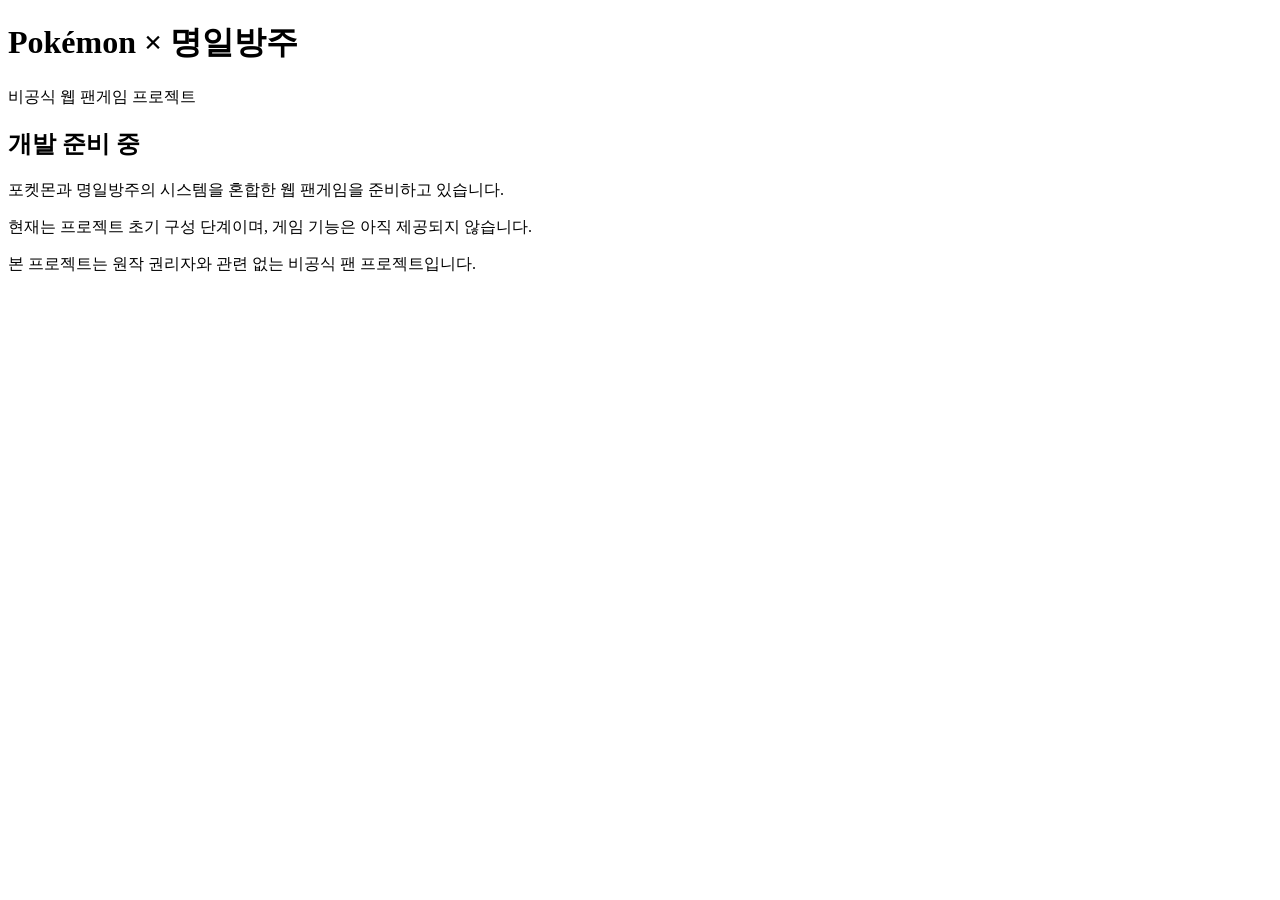
==== index.html @ 7e492124 "initial commit initial prototype commit" ====
<!doctype html>
<html lang="ko">
  <head>
    <meta charset="utf-8">
    <meta name="viewport" content="width=device-width, initial-scale=1">
    <meta name="description" content="포켓몬과 명일방주의 시스템을 혼합한 비공식 웹 팬게임 프로젝트입니다.">
    <title>Pokémon × 명일방주 | 웹 팬게임</title>
  </head>
  <body>
    <header>
      <h1>Pokémon × 명일방주</h1>
      <p>비공식 웹 팬게임 프로젝트</p>
    </header>
    <main>
      <h2>개발 준비 중</h2>
      <p>포켓몬과 명일방주의 시스템을 혼합한 웹 팬게임을 준비하고 있습니다.</p>
      <p>현재는 프로젝트 초기 구성 단계이며, 게임 기능은 아직 제공되지 않습니다.</p>
    </main>
    <footer>
      <p>본 프로젝트는 원작 권리자와 관련 없는 비공식 팬 프로젝트입니다.</p>
    </footer>
  </body>
</html>
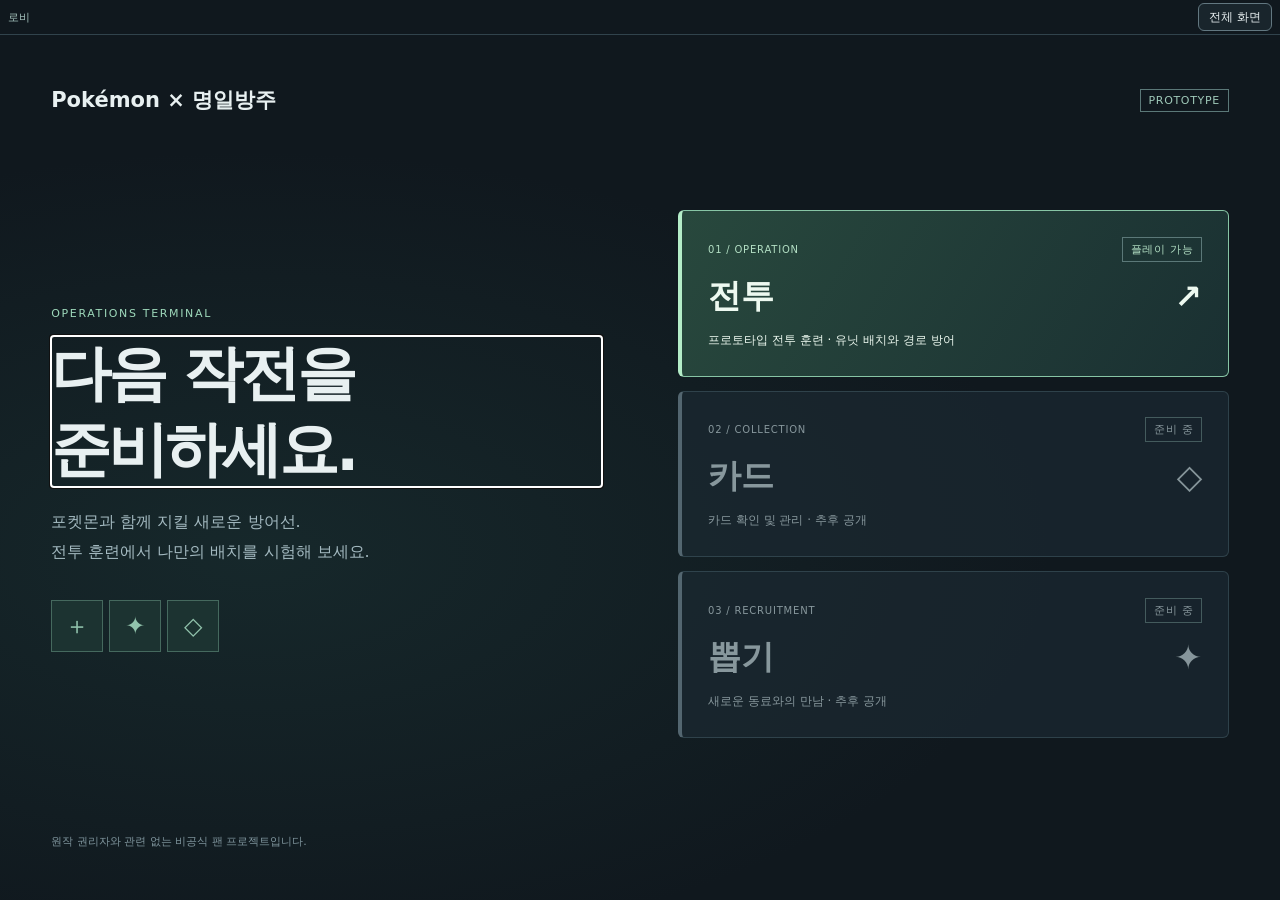
==== commit effaac0e: "first prototype to test" ====
--- a/index.html
+++ b/index.html
@@ -1,23 +1,27 @@
 <!doctype html>
 <html lang="ko">
-  <head>
-    <meta charset="utf-8">
-    <meta name="viewport" content="width=device-width, initial-scale=1">
-    <meta name="description" content="포켓몬과 명일방주의 시스템을 혼합한 비공식 웹 팬게임 프로젝트입니다.">
-    <title>Pokémon × 명일방주 | 웹 팬게임</title>
-  </head>
-  <body>
-    <header>
-      <h1>Pokémon × 명일방주</h1>
-      <p>비공식 웹 팬게임 프로젝트</p>
-    </header>
-    <main>
-      <h2>개발 준비 중</h2>
-      <p>포켓몬과 명일방주의 시스템을 혼합한 웹 팬게임을 준비하고 있습니다.</p>
-      <p>현재는 프로젝트 초기 구성 단계이며, 게임 기능은 아직 제공되지 않습니다.</p>
-    </main>
-    <footer>
-      <p>본 프로젝트는 원작 권리자와 관련 없는 비공식 팬 프로젝트입니다.</p>
-    </footer>
-  </body>
+<head>
+  <meta charset="utf-8">
+  <meta name="viewport" content="width=device-width, initial-scale=1">
+  <meta name="description" content="포켓몬과 명일방주를 결합한 비공식 팬게임. 로비에서 전투 훈련을 시작하세요.">
+  <title>Pokémon × 명일방주 | 로비</title>
+  <link id="lobby-styles" rel="stylesheet" href="./src/styles/lobby.css">
+  <link id="battle-styles" rel="stylesheet" href="./src/styles/prototype.css" disabled>
+  <link rel="stylesheet" href="./src/styles/shell.css">
+  <script src="./src/scripts/local-server-notice.js" defer></script>
+  <script src="./src/scripts/shell.js" type="module"></script>
+</head>
+<body>
+  <header class="shell-toolbar" aria-label="공통 화면 설정">
+    <span id="screen-label">로비</span>
+    <span id="fullscreen-status" role="status" aria-live="polite"></span>
+    <button id="fullscreen-button" type="button" aria-pressed="false">전체 화면</button>
+  </header>
+  <div id="game-screen">
+<p id="screen-loading" role="status">화면을 불러오는 중입니다.</p>
+
+</div>
+  <p id="local-server-notice" hidden>로컬 서버가 필요합니다. 프로젝트 폴더에서 <code>python -m http.server 8000 --bind 127.0.0.1</code>을 실행한 뒤 http://localhost:8000 을 열어 주세요.</p>
+  <noscript>화면 연결에는 JavaScript가 필요합니다. 브라우저에서 JavaScript를 허용해 주세요.</noscript>
+</body>
 </html>
--- a/src/styles/lobby.css
+++ b/src/styles/lobby.css
@@ -0,0 +1,51 @@
+/* 로비는 전투 스타일과 분리해 서로의 배치 규칙에 영향을 주지 않습니다. */
+:root { color-scheme: dark; font-family: "Malgun Gothic", "Apple SD Gothic Neo", system-ui, sans-serif; color: #e8f0f1; background: #10181e; }
+* { box-sizing: border-box; }
+body { margin: 0; }
+.lobby { min-height: 100vh; min-height: 100dvh; display: grid; grid-template-columns: 1fr 1fr; grid-template-rows: auto 1fr auto; gap: 28px 6vw; padding: clamp(18px, 4vw, 64px); background: radial-gradient(ellipse at 20% 60%, #254d494d, transparent 55%), #10181e; }
+.lobby-header { grid-column: 1 / -1; display: flex; justify-content: space-between; gap: 12px; align-items: center; }
+.brand { font-size: clamp(14px, 2vw, 21px); font-weight: 800; }
+.badge, .menu-badge { border: 1px solid #5b7878; padding: 4px 8px; font-size: 11px; letter-spacing: .06em; }
+.badge { color: #9fc9b9; }
+.lobby-intro { align-self: center; position: relative; }
+.eyebrow { color: #9ed9bb; letter-spacing: .15em; font-size: 11px; }
+h1 { margin: 16px 0 20px; font-size: clamp(32px, 4.7vw, 70px); line-height: 1.25; letter-spacing: -.05em; }
+.intro-copy { color: #a3b9c0; line-height: 1.9; font-size: clamp(12px, 1.3vw, 16px); }
+.map-decoration { display: flex; gap: 6px; margin-top: 32px; }
+.map-decoration span { width: 52px; height: 52px; display: grid; place-items: center; border: 1px solid #45695e; color: #91c3ac; background: #1c3331; font-size: 24px; }
+.lobby-menu { display: grid; gap: 14px; align-content: center; }
+.menu-card { display: grid; gap: 12px; padding: clamp(16px, 2vw, 28px); font: inherit; text-align: left; border: 1px solid #3c535d; border-left: 4px solid #6f8591; border-radius: 6px; background: #1b2932; color: #b9cbd0; text-decoration: none; min-width: 0; }
+.menu-top { display: flex; justify-content: space-between; align-items: center; gap: 8px; font-size: 10px; letter-spacing: .08em; }
+.menu-name { display: flex; justify-content: space-between; align-items: center; font-weight: 800; font-size: clamp(22px, 2.6vw, 36px); }
+.menu-description { font-size: 12px; line-height: 1.6; }
+.menu-card--battle { border-color: #87c5a5; border-left-color: #b4edc8; background: linear-gradient(120deg, #28483d, #1a3032); color: #edf9f0; }
+.menu-card--battle .menu-top { color: #b3dfc4; }
+.menu-card--battle:hover { background: #325549; }
+.menu-card:focus-visible { outline: 3px solid #ffda8c; outline-offset: 4px; }
+.menu-card:disabled { cursor: default; opacity: .7; }
+footer { grid-column: 1 / -1; color: #80969e; font-size: 11px; }
+@media (max-width: 650px) { .lobby { grid-template-columns: 1fr; grid-template-rows: auto auto 1fr auto; gap: 16px; padding: 18px; } h1 { font-size: 32px; margin: 8px 0; } .lobby-intro { display: grid; grid-template-columns: 1fr auto; } .eyebrow, h1 { grid-column: 1; } .intro-copy { grid-column: 1 / -1; margin: 4px 0; line-height: 1.6; } .map-decoration { grid-column: 2; grid-row: 1 / 3; align-self: center; margin: 0; } .map-decoration span { width: 28px; height: 28px; font-size: 16px; } .lobby-menu { gap: 10px; } .menu-card { padding: 12px 16px; gap: 6px; } }
+@media (max-height: 500px) and (min-width: 651px) { .lobby { gap: 12px 5vw; padding: 14px 24px; } .menu-card { padding: 8px 14px; gap: 3px; } .menu-name { font-size: 22px; } h1 { font-size: 32px; margin: 8px 0; } .map-decoration { margin-top: 10px; } .map-decoration span { width: 30px; height: 30px; font-size: 18px; } }
+
+@media (max-width: 650px) and (max-height: 720px) {
+  .lobby { padding: 12px; gap: 10px; }
+  h1 { font-size: 26px; line-height: 1.2; margin: 4px 0; }
+  .eyebrow { margin: 6px 0; font-size: 9px; }
+  .intro-copy { font-size: 11px; line-height: 1.4; }
+  .lobby-menu { gap: 8px; }
+  .menu-card { padding: 10px 12px; gap: 4px; }
+  .menu-top { font-size: 8px; letter-spacing: 0; }
+  .menu-badge { padding: 2px 5px; font-size: 9px; white-space: nowrap; }
+  .menu-name { font-size: 22px; }
+  .menu-description { font-size: 10px; }
+  .brand { font-size: 13px; }
+}
+
+@media (max-height: 500px) and (min-width: 651px) {
+  .menu-card { padding: 6px 12px; gap: 2px; }
+  .menu-top { font-size: 8px; letter-spacing: 0; }
+  .menu-badge { font-size: 8px; padding: 2px 4px; white-space: nowrap; }
+  .menu-description { font-size: 10px; }
+  .menu-name { font-size: 20px; }
+  .lobby-menu { gap: 8px; }
+}
--- a/src/styles/prototype.css
+++ b/src/styles/prototype.css
@@ -0,0 +1,430 @@
+:root {
+  color-scheme: dark;
+  font-family: "Malgun Gothic", "Apple SD Gothic Neo", system-ui, sans-serif;
+  background: #10181e;
+  color: #e8f0f1;
+  line-height: 1.6;
+}
+* { box-sizing: border-box; }
+body { margin: 0; }
+.app { width: min(100% - 32px, 1000px); margin: 44px auto 24px; }
+.page-header { margin-bottom: 28px; }
+h1, h2, p { margin: 0; }
+h1 { font-size: clamp(1.5rem, 4vw, 2.3rem); letter-spacing: -0.04em; }
+h2 { font-size: 1.4rem; }
+.eyebrow { color: #90c8b0; font-size: 0.72rem; font-weight: 700; letter-spacing: 0.16em; }
+.page-header > p:last-child { color: #a8b9bd; margin-top: 8px; }
+.operation { padding: clamp(14px, 3vw, 28px); background: #19252c; border: 1px solid #31434c; border-radius: 16px; }
+.operation-heading { display: flex; align-items: center; justify-content: space-between; gap: 12px; margin-bottom: 24px; }
+.map-size { color: #aec0c6; border: 1px solid #40535c; padding: 4px 10px; border-radius: 6px; white-space: nowrap; }
+.prototype-controls { display: flex; flex-wrap: wrap; align-items: end; gap: 20px; }
+.metric { display: grid; gap: 3px; min-width: 82px; }
+.metric > span, .speed-control { color: #a8b9bd; font-size: 0.8rem; }
+.metric strong { color: #f1f7f7; font-size: 1.25rem; }
+.speed-control { display: grid; gap: 6px; }
+.actions { display: flex; flex-wrap: wrap; gap: 8px; margin-left: auto; }
+button, select { font: inherit; border-radius: 6px; min-height: 42px; padding: 8px 14px; }
+select { background: #101c23; color: #e8f0f1; border: 1px solid #50636c; }
+button { background: #a4dfbd; color: #14281f; border: 1px solid #a4dfbd; font-weight: 700; cursor: pointer; }
+button.secondary { background: transparent; color: #d2e1e4; border-color: #627780; }
+button:hover:enabled { filter: brightness(1.15); }
+button:disabled { opacity: 0.45; cursor: default; }
+:focus-visible { outline: 3px solid #ffd680; outline-offset: 4px; }
+.status { color: #c2d5da; margin: 18px 0 12px; min-height: 1.6em; font-size: 0.88rem; }
+/* 격자와 적의 위치 기준을 일치시키기 위해 전장의 테두리는 outline으로 그립니다. */
+.battlefield { position: relative; display: grid; grid-template-columns: repeat(var(--columns), minmax(0, 1fr)); grid-template-rows: repeat(var(--rows), minmax(0, 1fr)); width: 100%; aspect-ratio: var(--columns) / var(--rows); background: #263940; outline: 1px solid #60747b; isolation: isolate; }
+.battlefield__tile { min-width: 0; min-height: 0; display: grid; place-items: center; border: 1px solid #334850; background: #22333b; font-size: clamp(0.65rem, 2vw, 1rem); font-weight: 700; }
+.battlefield__tile--spawn { background: #713f46; border: 2px solid #ee8c8b; color: #fff; }
+.battlefield__tile--base { background: #28546f; border: 2px solid #85c9f7; color: #fff; }
+.battlefield__enemy { position: absolute; width: calc(54% / var(--columns)); aspect-ratio: 1; border: 2px solid #ffe6ad; border-radius: 50%; background: #f2b750; box-shadow: 0 2px 8px #0008; transform: translate(-50%, -50%); z-index: 1; pointer-events: none; }
+[hidden] { display: none !important; }
+.legend { display: flex; flex-wrap: wrap; gap: 16px; margin: 18px 0 10px; font-size: 0.78rem; color: #bbcbd0; }
+.legend > span { display: inline-flex; align-items: center; gap: 6px; }
+.swatch { width: 11px; height: 11px; display: inline-block; border: 1px solid #ffffff40; }
+.swatch.spawn { background: #b96c74; }
+.swatch.base { background: #5597c1; }
+.swatch.enemy { background: #f2b750; border-radius: 50%; }
+.hint { font-size: 0.78rem; color: #a8b9bd; margin-top: 6px; }
+footer { margin-top: 20px; color: #8ca2aa; font-size: 0.75rem; }
+@media (max-width: 520px) {
+  .app { width: calc(100% - 20px); margin-top: 24px; }
+  .prototype-controls { gap: 12px; }
+  .actions { margin-left: 0; width: 100%; }
+  .actions button { flex: 1; }
+}
+
+/* 전장 + 선택 정보 + 하단 대기 카드로 배치 화면을 구성합니다. */
+.app { max-width: 1180px; width: calc(100% - 32px); }
+.tactical-layout { display: grid; grid-template-columns: minmax(0, 1fr) 230px; gap: 18px; align-items: start; }
+.deployment-panel { background: #111d24; border: 1px solid #3d505b; padding: 18px; min-height: 260px; }
+h3 { margin: 0 0 10px; font-size: 1.05rem; }
+.deployment-panel h3 { margin-top: 8px; }
+.deployment-actions { display: grid; gap: 8px; margin: 18px 0 12px; }
+.direction-controls { display: grid; grid-template-columns: repeat(3, 1fr); gap: 4px; align-items: center; margin-top: 16px; text-align: center; }
+.direction-controls button { background: #24353e; color: #dce8eb; border-color: #51656d; padding: 4px; font-size: 1.3rem; }
+.direction-controls button[data-direction="up"] { grid-column: 2; }
+.direction-controls button[data-direction="left"] { grid-column: 1; }
+.direction-controls button[data-direction="down"] { grid-column: 2; }
+.direction-controls span { font-size: 0.72rem; color: #9aafb6; }
+.direction-controls button[aria-pressed="true"] { background: #f1ce79; color: #222819; border-color: #ffe9a8; }
+.unit-dock { padding: 16px; margin-top: 18px; background: #101a21; border-top: 2px solid #748e98; }
+.dock-heading { display: flex; justify-content: space-between; align-items: center; gap: 8px; margin-bottom: 12px; }
+.dock-heading h3 { margin: 0; }
+.dock-heading > span { font-size: 0.72rem; color: #9aafb6; }
+.unit-roster { display: grid; grid-template-columns: repeat(4, minmax(0, 1fr)); gap: 10px; }
+.unit-card { min-width: 0; display: grid; gap: 6px; justify-items: start; text-align: left; background: #26353e; border: 1px solid #526771; border-bottom: 3px solid var(--unit-color); border-radius: 2px; color: #edf4f6; padding: 12px; }
+.unit-card__portrait { display: grid; place-items: center; width: 42px; height: 42px; background: var(--unit-color); color: #17252d; font-weight: 800; font-size: 1.2rem; border-radius: 50%; }
+.unit-card strong { font-size: 0.95rem; }
+.unit-card__role { font-size: 0.72rem; color: #b0c4cb; }
+.unit-card[aria-pressed="true"] { outline: 2px solid #f4d280; outline-offset: 2px; background: #34464c; }
+.deployment-status { min-height: 1.6em; margin-top: 12px; font-size: 0.83rem; color: #f1d69c; }
+/* 격자 버튼은 전역 버튼 크기와 모서리 스타일을 사용하지 않습니다. */
+button.battlefield__tile { position: relative; min-height: 0; padding: 0; border-radius: 0; color: #a9bbc2; line-height: 1; cursor: pointer; }
+button.battlefield__tile--ground { background: #293d44; border-color: #3c535b; }
+button.battlefield__tile--hill { background: #687783; border-color: #8d9ca6; box-shadow: inset 0 4px 0 #a6b3bd, inset 0 -5px 0 #394952; color: #d7e2e8; }
+button.battlefield__tile--blocked { background: repeating-linear-gradient(135deg, #16242b, #16242b 5px, #203139 5px, #203139 8px); border-color: #2e414a; color: #6d828d; }
+button.battlefield__tile--spawn { background: #713f46; border: 2px solid #ee8c8b; color: white; }
+button.battlefield__tile--base { background: #28546f; border: 2px solid #85c9f7; color: white; }
+button.battlefield__tile--available { box-shadow: inset 0 0 0 2px #a1e5a6; background: #437358; color: #e4ffe6; }
+button.battlefield__tile--pending { box-shadow: inset 0 0 0 3px #ffe09c; background: #7e703f; }
+button.battlefield__tile:focus-visible { outline-offset: -3px; z-index: 2; }
+.deployed-unit { display: grid; place-items: center; width: 86%; height: 76%; background: var(--unit-color); color: #14232b; border: 1px solid #ffffffb0; border-radius: 4px; font-size: clamp(0.55rem, 1.5vw, 1rem); font-weight: 800; box-shadow: 0 2px 5px #0007; pointer-events: none; }
+.deployed-unit--preview { opacity: 0.6; border-style: dashed; }
+.swatch.ground { background: #293d44; }
+.swatch.hill { background: #8a9aa5; }
+.swatch.blocked { background: #16242b; }
+@media (max-width: 900px) {
+  .tactical-layout { grid-template-columns: minmax(0, 1fr); }
+  .deployment-panel { min-height: 0; }
+  .direction-controls { max-width: 180px; }
+  .deployment-actions { grid-template-columns: 1fr 1fr; }
+}
+@media (max-width: 520px) {
+  .app { width: calc(100% - 20px); }
+  .unit-dock { padding: 12px 8px; }
+  .unit-roster { gap: 7px; }
+  .unit-card { padding: 8px 5px; }
+  .unit-card strong { font-size: 0.76rem; }
+  .unit-card__portrait { width: 30px; height: 30px; font-size: 0.95rem; }
+  .dock-heading { align-items: start; flex-direction: column; }
+}
+
+/* 배경 타일을 변경하지 않는 안내 전용 레이어: 입력은 아래 칸으로 전달합니다. */
+.route-preview { position: absolute; inset: 0; width: 100%; height: 100%; z-index: 3; pointer-events: none; overflow: visible; display: none; }
+.route-preview path { fill: none; stroke: #ffce72; stroke-width: 0.09; stroke-linecap: round; stroke-linejoin: round; stroke-dasharray: 1; stroke-dashoffset: 1; filter: drop-shadow(0 0 0.06px #fff0c4); }
+.swatch.route-preview-key { background: #ffce72; height: 3px; border: none; }
+
+.unit-roster { grid-template-columns: repeat(6, minmax(0, 1fr)); }
+.block-badge { position: absolute; bottom: 0; right: 0; padding: 1px 3px; border-radius: 3px; background: #10242fe8; color: #f9e0a4; font-size: clamp(0.45rem, 1vw, 0.7rem); line-height: 1.3; pointer-events: none; }
+.battlefield__enemy { font-size: clamp(0.45rem, 1vw, 0.7rem); display: grid; place-items: center; color: #251a00; transform: translate(calc(-50% + var(--enemy-offset, 0px)), -50%); }
+.battlefield__enemy--blocked { background: #ea8383; border-color: #fff0ec; box-shadow: 0 0 0 2px #c65151; }
+@media (max-width: 700px) { .unit-roster { grid-template-columns: repeat(3, minmax(0, 1fr)); } }
+
+.unit-card__stats { color: #ffe0a4; font-size: 0.78rem; font-weight: 800; }
+.unit-stats { margin-top: 12px; font-size: 0.83rem; color: #ffe0a4; }
+.combat-status { margin-top: 8px; color: #c6d5dc; font-size: 0.8rem; min-height: 1.6em; }
+button.battlefield__tile--attack-range { outline: 2px solid #ffc674; outline-offset: -4px; }
+.unit-hp { position: absolute; top: 1px; left: 1px; padding: 1px 3px; color: #d4ffda; background: #11251fe8; border-radius: 2px; font-size: clamp(0.4rem, 0.9vw, 0.65rem); line-height: 1.2; pointer-events: none; }
+.enemy-hp { position: absolute; top: -12px; left: 50%; transform: translateX(-50%); min-width: 23px; padding: 1px 2px; border-radius: 2px; white-space: nowrap; color: #ffe3df; background: #3a1617ed; font-size: 0.56rem; line-height: 1.2; }
+.swatch.attack-range { background: transparent; border: 2px solid #ffc674; }
+@media (max-width: 520px) { .unit-card__stats { font-size: 0.68rem; } .enemy-hp { top: -10px; min-width: 16px; font-size: 0.45rem; } }
+
+/* 동시 출현한 적의 HP 문구가 겹치지 않도록 높이를 분산합니다. */
+.enemy-hp { top: calc(-20px - var(--enemy-label-offset, 0px)); }
+.unit-card:disabled { opacity: 0.75; }
+
+.cost-hud { display: grid; grid-template-columns: 1fr 1fr; gap: 12px; margin-bottom: 22px; }
+.cost-meter { display: grid; align-content: start; gap: 5px; padding: 14px 16px; background: #111c24; border-left: 3px solid #9fdcb9; }
+.cost-meter--pp { border-color: #bca4ed; }
+.cost-meter > span { color: #a9c7b6; font-size: 0.82rem; font-weight: 700; }
+.cost-meter--pp > span { color: #cdb9f2; }
+.cost-meter strong { font-size: 1.6rem; font-variant-numeric: tabular-nums; }
+.cost-meter small { color: #a6bac4; font-size: 0.72rem; }
+.cost-meter progress { width: 100%; height: 7px; accent-color: #a4dfbd; }
+.unit-card { position: relative; }
+.unit-card__cost { justify-self: end; padding: 2px 6px; background: #122a23; color: #bcf2d1; font-size: 0.78rem; font-weight: 800; border: 1px solid #5a8a70; }
+.unit-card--unaffordable:not(:disabled) { border-bottom-color: #71565d; background: #332c35; }
+.unit-card--unaffordable .unit-card__cost { color: #ffbdbd; border-color: #976168; background: #3b2128; }
+@media (max-width: 520px) { .cost-hud { grid-template-columns: minmax(0, 1fr); } }
+
+/* 손패는 화면 아래, 사용 영역은 조작 중 화면 위에 고정합니다. */
+body { padding-bottom: 240px; }
+.operation-badges { display: flex; flex-wrap: wrap; gap: 8px; justify-content: end; }
+.slow-badge { color: #a9bac6; border: 1px solid #4a606a; padding: 4px 10px; font-size: 0.75rem; white-space: nowrap; }
+.slow-badge--active { color: #ffe4a4; border-color: #d1a756; background: #42371d; }
+.unit-dock { position: fixed; left: 50%; bottom: 8px; transform: translateX(-50%); width: min(calc(100% - 20px), 1180px); z-index: 8; margin: 0; padding: 10px 12px; box-shadow: 0 -8px 35px #0009; background: #0f1b23f5; backdrop-filter: blur(8px); }
+.unit-roster { grid-template-columns: repeat(9, minmax(0, 1fr)); align-items: stretch; overflow-x: auto; padding: 8px 3px 4px; gap: 7px; }
+.unit-card { touch-action: none; user-select: none; -webkit-user-select: none; padding: 7px; gap: 4px; min-height: 155px; transition: transform 100ms ease; }
+.unit-card:hover:enabled, .unit-card[aria-pressed="true"] { transform: translateY(-5px); }
+.unit-card__portrait { width: 30px; height: 30px; font-size: 1rem; }
+.unit-card strong { font-size: 0.82rem; }
+.unit-card__cost { padding: 1px 3px; font-size: 0.64rem; white-space: nowrap; }
+.unit-card__role, .unit-card__stats, .unit-card__skill { font-size: 0.65rem; }
+.unit-card__skill { color: #c6b3e9; }
+.dock-heading { margin-bottom: 0; }
+.dock-heading h3 { font-size: 0.95rem; }
+.dock-heading h3 span { color: #a9bac6; font-size: 0.75rem; margin-left: 8px; }
+.hand-tools { display: flex; align-items: center; gap: 8px; }
+.hand-tools button { min-height: 28px; padding: 0 9px; font-size: 0.9rem; background: #263d49; color: white; border-color: #526d7a; }
+.graveyard { position: relative; color: #bacbd6; font-size: 0.78rem; }
+.graveyard summary { cursor: pointer; padding: 3px 6px; }
+.graveyard ul { position: absolute; right: 0; bottom: 100%; width: 280px; max-height: 220px; overflow: auto; padding: 16px 16px 16px 28px; background: #14232e; border: 1px solid #6e8490; }
+.card-action-zones { position: fixed; top: 12px; left: 50%; transform: translateX(-50%); width: min(calc(100% - 16px), 1040px); z-index: 20; display: grid; grid-template-columns: 1fr 1fr 1fr; gap: 10px; pointer-events: none; }
+.card-zone { pointer-events: auto; display: grid; place-items: center; gap: 3px; min-height: 84px; border: 2px solid #92a6b4; background: #14232df2; color: #e6edf0; backdrop-filter: blur(10px); box-shadow: 0 4px 22px #0008; }
+.card-zone small { color: #b8ccd9; font-size: 0.74rem; }
+.card-zone--recover { border-color: #bb9de7; }
+.card-zone--skill { border-color: #80bce7; }
+.card-zone--deploy { border-color: #96d6ad; }
+.card-zone[aria-disabled="true"] { background: #40252df2; color: #ffbdc8; }
+.card-zone--hover, .card-zone--selected { box-shadow: 0 0 0 3px #f5d78a, 0 4px 25px #000b; background: #43564cf5; }
+.card-zone-help { grid-column: 1 / -1; text-align: center; color: #f4ddb0; background: #101b23e8; font-size: 0.76rem; padding: 5px; }
+.card-ghost { position: fixed; z-index: 30; width: 110px; min-height: 64px; display: grid; place-items: center; border: 2px solid #f5d78a; border-radius: 8px; padding: 10px; color: #f8f0d8; background: #293f50ed; box-shadow: 0 6px 25px #000b; pointer-events: none; user-select: none; }
+.battlefield { touch-action: none; }
+button.battlefield__tile--skill-range { outline: 2px solid #88d2ff; outline-offset: -4px; background-image: linear-gradient(#4592c64d, #4592c64d); }
+@media (max-width: 900px) {
+  .unit-roster { display: flex; overflow-x: auto; }
+  .unit-card { flex: 0 0 100px; }
+}
+@media (max-width: 520px) {
+  body { padding-bottom: 230px; }
+  .unit-dock { padding: 8px; }
+  .dock-heading { flex-direction: row; align-items: center; }
+  .unit-card { flex-basis: 94px; min-height: 150px; }
+  .card-action-zones { gap: 6px; top: 6px; }
+  .card-zone { padding: 7px 3px; min-height: 72px; font-size: 0.8rem; }
+  .card-zone small { font-size: 0.6rem; }
+  .card-zone-help { font-size: 0.65rem; }
+}
+
+.card-zone-help { display: flex; justify-content: center; align-items: center; gap: 10px; }
+.card-zone-help button { pointer-events: auto; min-height: 27px; padding: 2px 10px; font-size: 0.73rem; background: #49313b; color: #ffe0e6; border-color: #b47d91; }
+
+/* 화면 전체를 사용하는 배치. 전장 행만 남은 높이를 받아 정사각 격자를 유지합니다. */
+html, body { width: 100%; height: 100%; overflow: hidden; }
+body { padding: 0; }
+.app { width: 100%; max-width: none; height: 100vh; height: 100dvh; margin: 0; padding: max(6px, env(safe-area-inset-top)) max(8px, env(safe-area-inset-right)) max(6px, env(safe-area-inset-bottom)) max(8px, env(safe-area-inset-left)); display: grid; grid-template-rows: 32px minmax(0, 1fr); gap: 4px; }
+.page-header { display: flex; align-items: center; gap: 10px; margin: 0; min-width: 0; }
+.page-header .eyebrow { display: none; }
+h1 { font-size: 18px; margin-right: auto; }
+button, select { min-height: 28px; padding: 3px 8px; font-size: 12px; }
+.operation { min-height: 0; padding: 8px; border-radius: 8px; display: grid; grid-template-rows: 26px 40px 38px 22px 56px minmax(0, 1fr) auto 20px 20px; gap: 4px; }
+.operation-heading { margin: 0; gap: 4px; }
+.operation-heading .eyebrow { display: none; }
+h2 { font-size: 15px; }
+.map-size, .slow-badge { padding: 1px 6px; font-size: 11px; }
+.cost-hud { grid-template-columns: 1fr 1fr; gap: 6px; margin: 0; }
+.cost-meter { padding: 2px 8px; grid-template-columns: auto auto 1fr; align-items: center; gap: 4px 8px; }
+.cost-meter strong { font-size: 18px; }
+.cost-meter > span { font-size: 11px; }
+.cost-meter small { font-size: 10px; }
+.cost-meter small:last-child { display: none; }
+.cost-meter progress { min-width: 0; }
+.prototype-controls { flex-wrap: nowrap; gap: 12px; align-items: center; min-width: 0; }
+.metric { min-width: 0; display: flex; align-items: center; gap: 4px; white-space: nowrap; }
+.metric > span, .speed-control { font-size: 10px; }
+.metric strong { font-size: 13px; }
+.speed-control { display: flex; align-items: center; gap: 4px; }
+.actions { width: auto; flex-wrap: nowrap; margin-left: auto; gap: 4px; }
+.status, .deployment-status, .combat-status { min-height: 0; margin: 0; font-size: 11px; white-space: nowrap; overflow: hidden; text-overflow: ellipsis; }
+.action-slot { position: relative; min-height: 0; border: 1px dashed #40535c; border-radius: 6px; }
+.action-idle { position: absolute; inset: 0; display: grid; place-items: center; color: #a8b9bd; font-size: 12px; pointer-events: none; }
+.card-action-zones:not([hidden]) ~ .action-idle { display: none; }
+.card-action-zones { position: relative; inset: auto; transform: none; width: 100%; height: 100%; grid-template-columns: 1fr 1fr 1fr 54px; gap: 4px; padding: 3px; z-index: 4; }
+.card-zone { min-height: 0; padding: 1px; box-shadow: none; gap: 0; font-size: 12px; }
+.card-zone small { font-size: 10px; }
+.card-zone-help { grid-column: auto; padding: 0; }
+.card-zone-help span { display: none; }
+.card-zone-help button { min-height: 32px; padding: 2px 5px; }
+.tactical-layout { min-height: 0; grid-template-columns: minmax(0, 1fr) 220px; gap: 8px; align-items: stretch; }
+.battlefield-viewport { min-width: 0; min-height: 0; display: grid; place-items: center; padding: 2px; }
+.battlefield { width: 0; height: 0; aspect-ratio: auto; }
+.deployment-panel { min-height: 0; padding: 8px; overflow: hidden; }
+.deployment-panel .eyebrow, .deployment-panel > .hint:last-child { display: none; }
+.deployment-panel h3 { margin: 0 0 4px; font-size: 14px; }
+.deployment-panel .hint, .unit-stats { margin: 0; font-size: 11px; line-height: 1.4; }
+.direction-controls { display: flex; max-width: none; margin-top: 6px; gap: 4px; }
+.direction-controls span { display: none; }
+.direction-controls button { flex: 1; min-height: 30px; font-size: 18px; padding: 0; }
+.deployment-actions { display: flex; gap: 4px; margin: 6px 0 0; }
+.deployment-actions button { flex: 1; padding: 3px; }
+.unit-dock { position: relative; inset: auto; transform: none; width: 100%; min-width: 0; margin: 0; padding: 3px 5px; backdrop-filter: none; box-shadow: none; z-index: 5; }
+.dock-heading { flex-direction: row; align-items: center; height: 24px; }
+.dock-heading h3 { font-size: 12px; }
+.unit-roster { display: grid; grid-template-columns: repeat(9, minmax(0, 1fr)); padding: 3px; gap: 5px; overflow: visible; }
+.unit-card { min-height: 0; padding: 4px; gap: 1px; line-height: 1.3; }
+.unit-card__portrait { width: 24px; height: 24px; font-size: 13px; }
+.unit-card strong { font-size: 12px; }
+.unit-card__stats, .unit-card__role, .unit-card__skill { font-size: 10px; }
+.unit-card:hover:enabled, .unit-card[aria-pressed="true"] { transform: none; }
+.graveyard ul { width: min(280px, 80vw); max-height: min(220px, 45dvh); z-index: 10; }
+dialog { width: min(680px, 94vw); max-height: 85dvh; background: #19252c; color: #e8f0f1; border: 1px solid #748e98; border-radius: 10px; }
+dialog::backdrop { background: #000b; }
+#help-close { float: right; }
+:focus-visible { outline-offset: -2px; }
+@media (max-width: 1050px) {
+  .prototype-controls { gap: 6px; }
+  .metric { display: grid; gap: 0; }
+  .speed-control { display: grid; gap: 0; }
+  .tactical-layout { grid-template-columns: minmax(0, 1fr) 185px; }
+}
+@media (max-width: 600px) and (min-height: 501px) {
+  .app { padding: 4px; grid-template-rows: 28px minmax(0, 1fr); }
+  h1 { font-size: 14px; }
+  .operation { padding: 4px; grid-template-rows: 23px 36px 64px 18px 48px minmax(0, 1fr) auto 18px 18px; gap: 3px; }
+  .cost-meter { padding: 2px 4px; gap: 2px 4px; }
+  .cost-meter > span { font-size: 10px; }
+  .cost-meter strong { font-size: 15px; }
+  .cost-meter small { font-size: 9px; }
+  .prototype-controls { display: grid; grid-template-columns: repeat(5, 1fr); gap: 2px 4px; }
+  .speed-control { display: flex; grid-column: span 1; white-space: nowrap; }
+  .speed-control select { width: 58px; padding: 1px; font-size: 10px; }
+  .actions { grid-column: span 3; }
+  .metric > span { font-size: 9px; }
+  .tactical-layout { grid-template-columns: minmax(0, 1fr); grid-template-rows: minmax(0, 1fr) 82px; gap: 3px; }
+  .deployment-panel { padding: 3px 5px; display: grid; grid-template-columns: 1fr 1fr; grid-template-rows: 18px 24px 28px; gap: 1px 5px; }
+  .deployment-panel h3 { font-size: 12px; margin: 0; }
+  #selection-detail { grid-column: 2; grid-row: 1 / 3; overflow: hidden; font-size: 10px; }
+  .unit-stats { grid-column: 1; grid-row: 2; font-size: 10px; overflow: hidden; }
+  .direction-controls { grid-column: 1; grid-row: 3; margin: 0; }
+  .deployment-actions { grid-column: 2; grid-row: 3; margin: 0; }
+  .unit-roster { grid-template-columns: repeat(3, minmax(0, 1fr)); gap: 3px; }
+  .unit-card { display: grid; grid-template-columns: auto 1fr auto; grid-template-rows: 16px 14px; padding: 3px; gap: 0 3px; }
+  .unit-card__portrait { grid-column: 1; grid-row: 1 / 3; width: 22px; height: 22px; align-self: center; }
+  .unit-card strong { grid-column: 2; grid-row: 1; font-size: 10px; white-space: nowrap; }
+  .unit-card__cost { grid-column: 3; grid-row: 1; font-size: 8px; padding: 0; border: 0; }
+  .unit-card__stats { grid-column: 2 / 4; grid-row: 2; font-size: 8px; white-space: nowrap; }
+  .unit-card__role, .unit-card__skill { display: none; }
+  .card-zone small { display: none; }
+  .card-zone { font-size: 11px; }
+  .status, .deployment-status, .combat-status { font-size: 10px; }
+}
+@media (max-height: 500px) {
+  .app { padding: 3px; grid-template-rows: 24px minmax(0, 1fr); gap: 2px; }
+  .operation { padding: 3px; grid-template-rows: 20px 26px 30px 16px 34px minmax(0, 1fr) auto 16px 16px; gap: 2px; }
+  h1 { font-size: 14px; }
+  .cost-meter { padding: 0 5px; }
+  .cost-meter strong { font-size: 15px; }
+  .cost-meter > span, .cost-meter small { font-size: 9px; }
+  .metric { display: flex; }
+  .metric > span, .speed-control { font-size: 9px; }
+  .speed-control { display: flex; }
+  .prototype-controls { gap: 5px; }
+  button, select { min-height: 24px; padding: 1px 4px; font-size: 10px; }
+  .card-zone { font-size: 11px; }
+  .card-zone small { display: none; }
+  .card-zone-help button { min-height: 24px; }
+  .tactical-layout { grid-template-columns: minmax(0, 1fr) 220px; gap: 4px; }
+  .deployment-panel { padding: 3px 5px; }
+  .deployment-panel .hint { max-height: 30px; overflow: hidden; }
+  .deployment-panel h3 { font-size: 12px; }
+  .unit-stats { font-size: 10px; line-height: 1.2; }
+  .direction-controls, .deployment-actions { margin-top: 2px; }
+  .direction-controls button { min-height: 24px; }
+  .dock-heading { height: 19px; }
+  .unit-card { grid-template-columns: auto 1fr; grid-template-rows: 16px 14px; padding: 2px; gap: 0 2px; }
+  .unit-card__portrait, .unit-card__role, .unit-card__skill { display: none; }
+  .unit-card strong { font-size: 9px; white-space: nowrap; }
+  .unit-card__cost { grid-column: 1; grid-row: 1; font-size: 8px; padding: 0; }
+  .unit-card__stats { grid-column: 1 / -1; font-size: 8px; white-space: nowrap; }
+  .status, .deployment-status, .combat-status { font-size: 10px; }
+}
+
+/* 작은 세로 화면은 정보 패널을 압축해 전장의 최소 높이를 확보합니다. */
+@media (max-width: 600px) and (min-height: 501px) and (max-height: 700px) {
+  .operation { grid-template-rows: 20px 28px 48px 16px 34px minmax(0, 1fr) auto 16px 16px; gap: 2px; }
+  .tactical-layout { grid-template-rows: minmax(0, 1fr) 54px; }
+  .deployment-panel { grid-template-rows: 18px 28px; }
+  #selection-detail { grid-column: 2; grid-row: 1; white-space: nowrap; text-overflow: ellipsis; }
+  .unit-stats { grid-column: 1; grid-row: 1; display: none; }
+  .direction-controls, .deployment-actions { grid-row: 2; }
+  .dock-heading { height: 20px; }
+  .unit-card { grid-template-rows: 13px 11px; padding: 1px 2px; }
+  .unit-card__portrait { width: 18px; height: 18px; font-size: 10px; }
+  .unit-card strong { font-size: 9px; }
+  .unit-card__stats { font-size: 7px; }
+}
+
+@media (max-width: 600px) and (min-height: 501px) {
+  .prototype-controls { grid-template-columns: repeat(10, minmax(0, 1fr)); }
+  .metric { grid-column: span 2; }
+  .speed-control { grid-column: span 3; font-size: 9px; gap: 1px; }
+  .speed-control select { width: 50px; min-width: 0; }
+  .actions { grid-column: span 4; width: 100%; }
+  .actions button { white-space: nowrap; font-size: 10px; padding: 2px; }
+  .deployment-panel h3 { white-space: nowrap; overflow: hidden; text-overflow: ellipsis; }
+}
+#help-state { white-space: pre-wrap; font-size: 12px; color: #ffe0a4; }
+
+@media (max-height: 500px) and (min-width: 650px) {
+  .operation { grid-template-columns: 1fr 1fr; grid-template-rows: 26px 30px 16px 34px minmax(0, 1fr) auto 16px 16px; }
+  .operation-heading { grid-column: 1; grid-row: 1; }
+  .cost-hud { grid-column: 2; grid-row: 1; }
+  .prototype-controls { grid-column: 1 / -1; grid-row: 2; }
+  .status { grid-column: 1 / -1; grid-row: 3; }
+  .action-slot { grid-column: 1 / -1; grid-row: 4; }
+  .tactical-layout { grid-column: 1 / -1; grid-row: 5; }
+  .unit-dock { grid-column: 1 / -1; grid-row: 6; }
+  .deployment-status { grid-column: 1 / -1; grid-row: 7; }
+  .combat-status { grid-column: 1 / -1; grid-row: 8; }
+  .cost-meter #pp-growth { display: none; }
+}
+
+@media (max-width: 600px) and (min-height: 501px) and (max-height: 700px) {
+  .operation { grid-template-rows: 20px 28px 64px 16px 34px minmax(0, 1fr) auto 16px 16px; }
+  #pp-growth { display: none; }
+}
+
+@media (max-height: 500px) {
+  .deployment-panel .hint { max-height: 16px; white-space: nowrap; text-overflow: ellipsis; }
+  .deployment-panel .unit-stats { max-height: 24px; overflow: hidden; }
+}
+
+/* 선택 UI는 전장 위에 겹치며 레이아웃의 크기에 참여하지 않습니다. */
+.operation { grid-template-rows: 26px 40px 38px 22px minmax(0, 1fr) auto 20px 20px; }
+.tactical-layout { position: relative; grid-template-columns: minmax(0, 1fr); grid-template-rows: minmax(0, 1fr); }
+.card-action-zones { position: absolute; inset: 0; width: 100%; height: 100%; transform: none; display: block; padding: 0; pointer-events: none; z-index: 6; }
+.card-zone { position: absolute; min-height: 0; pointer-events: auto; touch-action: none; display: flex; flex-direction: column; align-items: center; justify-content: center; gap: 5px; padding: 6px; border: 1px solid transparent; border-radius: 12px; color: #f0f6fa; background: linear-gradient(90deg, #102632bd, #10263240); backdrop-filter: none; box-shadow: none; }
+.card-zone--skill, .card-zone--deploy { top: 26%; bottom: 8%; width: 30%; }
+.card-zone--skill { left: 0; --zone-color: #80bce7; --orb-dark: #163d64; }
+.card-zone--deploy { right: 0; --zone-color: #96d6ad; --orb-dark: #204c37; }
+.card-zone__orb { display: grid; place-items: center; flex-shrink: 0; width: clamp(44px, 11vmin, 128px); aspect-ratio: 1; border-radius: 50%; border: 2px solid var(--zone-color); color: white; font-size: clamp(24px, 5vmin, 56px); background: radial-gradient(circle at 32% 25%, #ffffffde 0%, var(--zone-color) 15%, var(--orb-dark) 65%, #08151f 100%); box-shadow: inset -8px -10px 16px #0006, 0 0 20px color-mix(in srgb, var(--zone-color) 40%, transparent); }
+.card-zone--recover { top: 3px; left: 34%; width: 32%; height: clamp(34px, 8vh, 64px); border-color: #bb9de7; background: #1b2639e8; }
+.card-zone small { display: block; font-size: 10px; text-align: center; }
+.card-zone--hover, .card-zone--selected { border-color: #f5d78a; background: #4c5963d9; box-shadow: inset 0 0 0 2px #f5d78a; }
+.card-zone--hover .card-zone__orb { filter: brightness(1.3); }
+.card-zone[aria-disabled="true"] { background: #40252d99; color: #ffbdc8; }
+#help-dialog .deployment-panel { display: block; margin: 10px 0; overflow: visible; }
+#help-dialog .deployment-panel h3, #help-dialog .deployment-panel .hint, #help-dialog .deployment-panel .unit-stats { display: block; max-height: none; white-space: normal; overflow: visible; }
+#help-dialog .direction-controls, #help-dialog .deployment-actions { display: flex; }
+@media (max-width: 600px) and (min-height: 501px) {
+  .operation { grid-template-rows: 23px 36px 64px 18px minmax(0, 1fr) auto 18px 18px; }
+  .card-zone { font-size: 11px; }
+  .card-zone small { font-size: 9px; }
+  .card-zone--skill small, .card-zone--deploy small { max-width: 80px; }
+}
+@media (max-width: 600px) and (min-height: 501px) and (max-height: 700px) {
+  .operation { grid-template-rows: 20px 28px 64px 16px minmax(0, 1fr) auto 16px 16px; }
+}
+@media (max-height: 500px) {
+  .operation { grid-template-rows: 20px 26px 30px 16px minmax(0, 1fr) auto 16px 16px; }
+  .card-zone--skill, .card-zone--deploy { top: 30%; bottom: 0; }
+  .card-zone__orb { width: 44px; font-size: 24px; }
+  .card-zone small { font-size: 9px; }
+}
+@media (max-height: 500px) and (min-width: 650px) {
+  .operation { grid-template-rows: 26px 30px 16px minmax(0, 1fr) auto 16px 16px; }
+  .tactical-layout { grid-row: 4; }
+  .unit-dock { grid-row: 5; }
+  .deployment-status { grid-row: 6; }
+  .combat-status { grid-row: 7; }
+}
+
+/* 넓은 전장 여백이 아니라 실제 격자 위에 사용 영역을 맞춥니다. */
+.card-action-zones { inset: auto; left: 50%; top: 50%; width: var(--board-width, 100%); height: var(--board-height, 100%); transform: translate(-50%, -50%); }
+.card-zone small { line-height: 1.3; }
+@media (max-height: 500px) { .card-zone--recover small { display: none; } }
+@media (max-width: 360px) { .card-zone--recover small { display: none; } }
+
+.lobby-return { color: #d2e1e4; border: 1px solid #627780; border-radius: 6px; padding: 3px 8px; font-size: 12px; text-decoration: none; white-space: nowrap; }
+.lobby-return:hover { background: #31434c; }
+@media (max-width: 420px) { .page-header { gap: 4px; } .page-header h1 { font-size: 12px; } .page-header button, .lobby-return { padding: 3px 5px; font-size: 10px; } }
--- a/src/styles/shell.css
+++ b/src/styles/shell.css
@@ -0,0 +1,19 @@
+/* 하나의 문서에서 화면 영역을 전환하며 전체 화면을 유지합니다. */
+:root { color-scheme: dark; font-family: "Malgun Gothic", system-ui, sans-serif; color: #e8f0f1; background: #10181e; }
+* { box-sizing: border-box; }
+html, body { margin: 0; width: 100%; height: 100%; overflow: hidden; }
+body { height: 100vh; height: 100dvh; display: grid; grid-template-rows: auto minmax(0, 1fr); }
+.shell-toolbar { min-height: 34px; display: flex; align-items: center; gap: 8px; padding: max(3px, env(safe-area-inset-top)) max(8px, env(safe-area-inset-right)) 3px max(8px, env(safe-area-inset-left)); border-bottom: 1px solid #31434c; }
+#screen-label { color: #a4c1bc; font-size: 11px; white-space: nowrap; }
+#fullscreen-status { margin-left: auto; color: #e9c99c; font-size: 11px; min-width: 0; }
+#fullscreen-button { flex-shrink: 0; min-height: 28px; border: 1px solid #627780; border-radius: 6px; background: #19252c; color: #e8f0f1; padding: 3px 10px; font: inherit; font-size: 12px; cursor: pointer; }
+#fullscreen-button:disabled { opacity: .6; cursor: default; }
+#fullscreen-button:focus-visible { outline: 2px solid #ffda8c; outline-offset: 1px; }
+#game-screen { display: block; width: 100%; height: 100%; min-height: 0; border: 0; }
+
+body { padding: 0; }
+.screen { width: 100%; height: 100%; min-height: 0; }
+.screen[hidden] { display: none !important; }
+#game-screen { overflow: hidden; }
+#battle-screen .app { height: 100%; }
+#lobby-screen .lobby { min-height: 100%; height: 100%; }
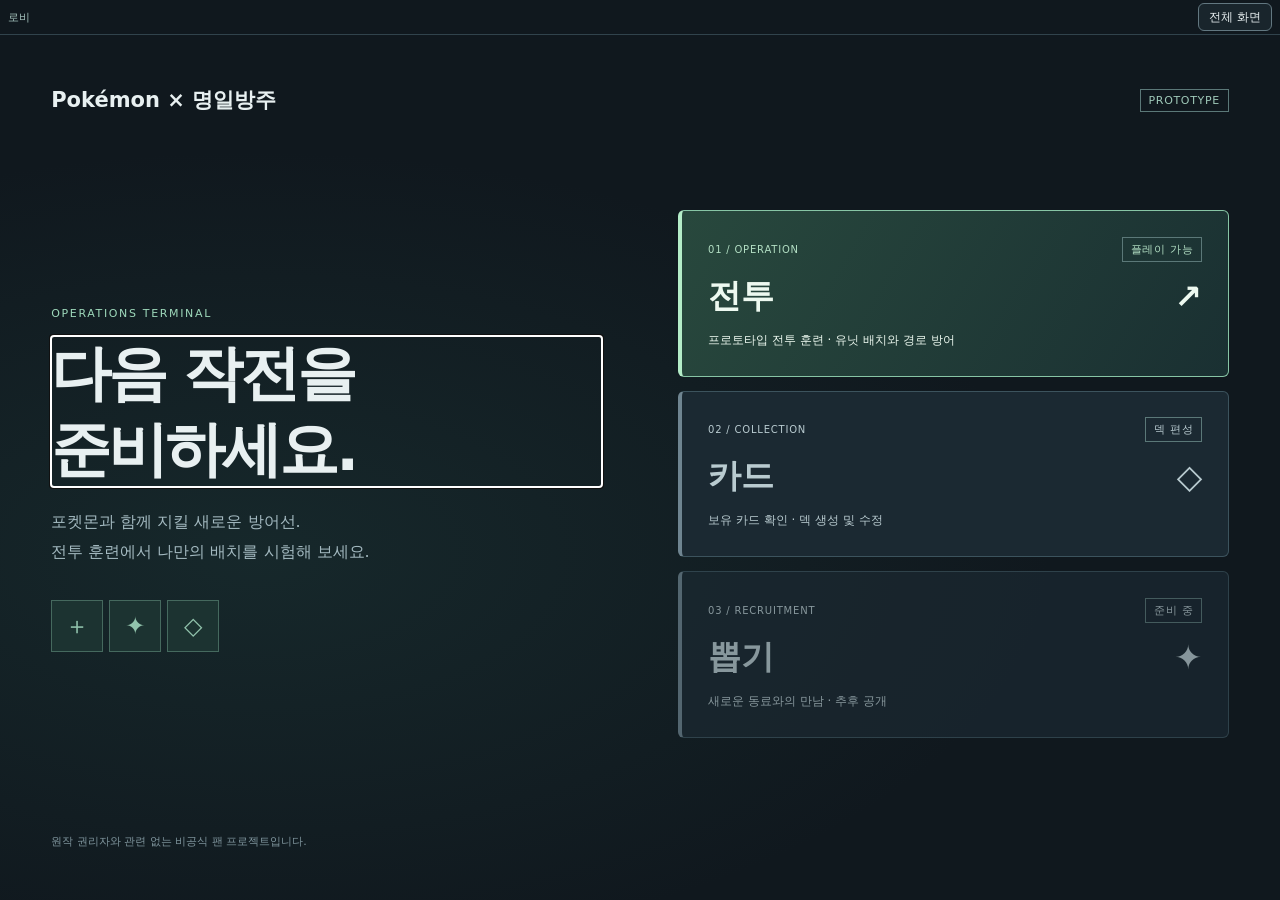
==== commit 0e63fbe6: "deck system init first deck system" ====
--- a/index.html
+++ b/index.html
@@ -7,6 +7,7 @@
   <title>Pokémon × 명일방주 | 로비</title>
   <link id="lobby-styles" rel="stylesheet" href="./src/styles/lobby.css">
   <link id="battle-styles" rel="stylesheet" href="./src/styles/prototype.css" disabled>
+  <link id="deck-styles" rel="stylesheet" href="./src/styles/decks.css" disabled>
   <link rel="stylesheet" href="./src/styles/shell.css">
   <script src="./src/scripts/local-server-notice.js" defer></script>
   <script src="./src/scripts/shell.js" type="module"></script>
@@ -18,10 +19,14 @@
     <button id="fullscreen-button" type="button" aria-pressed="false">전체 화면</button>
   </header>
   <div id="game-screen">
-<p id="screen-loading" role="status">화면을 불러오는 중입니다.</p>
+<p id="screen-loading" class="screen-reader-only" role="status">화면 전환 중</p>
 
 </div>
   <p id="local-server-notice" hidden>로컬 서버가 필요합니다. 프로젝트 폴더에서 <code>python -m http.server 8000 --bind 127.0.0.1</code>을 실행한 뒤 http://localhost:8000 을 열어 주세요.</p>
+  <div id="screen-transition" class="screen-transition" hidden role="status" aria-label="화면 전환 중">
+    <div class="transition-art" aria-hidden="true"><span class="transition-ring"></span><span class="transition-mark">✦</span></div>
+    <span class="transition-caption" aria-hidden="true">POKÉMON × ARKNIGHTS</span>
+  </div>
   <noscript>화면 연결에는 JavaScript가 필요합니다. 브라우저에서 JavaScript를 허용해 주세요.</noscript>
 </body>
 </html>
--- a/src/styles/prototype.css
+++ b/src/styles/prototype.css
@@ -428,3 +428,7 @@
 .lobby-return { color: #d2e1e4; border: 1px solid #627780; border-radius: 6px; padding: 3px 8px; font-size: 12px; text-decoration: none; white-space: nowrap; }
 .lobby-return:hover { background: #31434c; }
 @media (max-width: 420px) { .page-header { gap: 4px; } .page-header h1 { font-size: 12px; } .page-header button, .lobby-return { padding: 3px 5px; font-size: 10px; } }
+
+.pile-hud { color: #a9c7b6; font-size: 10px; white-space: nowrap; }
+.page-header h1 { overflow: hidden; text-overflow: ellipsis; white-space: nowrap; }
+@media (max-width: 600px) { .actions button { font-size: 9px; } }
--- a/src/styles/decks.css
+++ b/src/styles/decks.css
@@ -0,0 +1,40 @@
+/* 보유 카드와 덱 화면은 화면 안의 목록만 스크롤합니다. */
+.deck-screen { display: grid; grid-template-rows: auto auto auto minmax(0,1fr); gap: 10px; padding: 16px; background: radial-gradient(at top left,#25453d55,transparent 60%),#14212a; color:#e5eef1; font-family:"Malgun Gothic",system-ui,sans-serif; }
+.deck-header { display:flex;align-items:center;gap:16px;min-width:0; }
+.deck-header h1 { font-size:22px;margin:0 auto 0 0; }
+.deck-screen a { color:#b1e7cd;text-decoration:none;padding:7px; }
+.deck-screen button,.deck-screen input,.deck-screen select { font:inherit;font-size:13px;border:1px solid #617a80;border-radius:5px;padding:6px 9px;min-height:32px; }
+.deck-screen button,.primary-link { background:#addfc2;color:#14271e;cursor:pointer; }
+.deck-screen button:disabled { opacity:.4;cursor:default; }
+.deck-screen input,.deck-screen select { min-width:0;background:#101c24;color:#edf5f7; }
+.deck-screen .secondary { background:#263b47;color:#e4b6bb; }
+.deck-screen h2 { margin:0;font-size:17px; }
+.deck-screen h3 { margin:0;font-size:14px; }
+.deck-screen :focus-visible { outline:2px solid #ffdc8b;outline-offset:-2px; }
+.deck-hint,.deck-message { margin:0;color:#adc2c7;font-size:12px;line-height:1.5; }
+.deck-message { min-height:18px;color:#ffe0a3; }
+.catalog-filters { display:flex;gap:10px;align-items:center; }
+.catalog-filters label,.editor-toolbar label { display:flex;gap:6px;align-items:center;font-size:12px;min-width:0; }
+.catalog-filters label:first-child { flex:1; }
+.catalog-filters input { width:100%; }
+.collection-grid { min-height:0;overflow:auto;display:grid;grid-template-columns:repeat(auto-fill,minmax(145px,1fr));align-content:start;gap:8px;padding:3px; }
+.collection-card { display:flex;flex-direction:column;gap:5px;padding:10px;border:1px solid #405860;border-top:3px solid var(--card-color);background:#20333c;border-radius:5px; }
+.card-meta { color:#adc5cc;font-size:11px; }
+.collection-card[data-rarity=legendary] { border-left-color:#c39d63; }
+.card-quantity { display:flex;align-items:center;justify-content:space-between;gap:4px;margin-top:4px; }
+.card-quantity button { width:32px;padding:0;font-size:18px; }
+.card-quantity strong { font-size:12px; }
+.deck-list { min-height:0;overflow:auto;display:grid;grid-template-columns:repeat(auto-fill,minmax(250px,1fr));align-content:start;gap:12px;padding:3px; }
+.deck-tile { padding:18px;background:#20343b;border:1px solid #50716c;border-radius:7px;display:grid;gap:12px; }
+.deck-actions { display:flex;align-items:center;gap:10px; }
+.editor-toolbar { display:flex;align-items:center;gap:16px; }
+.editor-toolbar label { flex:1; }
+.editor-toolbar input { width:min(100%,400px); }
+.editor-columns { min-height:0;display:grid;grid-template-columns:minmax(0,1fr) 260px;gap:16px; }
+.editor-catalog { min-height:0;display:grid;grid-template-rows:auto minmax(0,1fr);gap:10px; }
+.chosen-panel { min-height:0;overflow:auto;background:#102028;padding:12px; }
+.chosen-row { display:flex;gap:6px;align-items:center;justify-content:space-between;border-bottom:1px solid #34505a;padding:5px 0;font-size:12px; }
+.chosen-row button { padding:0;width:30px; }
+@media (max-width:650px) { .deck-screen { padding:8px;gap:6px; } .deck-header { gap:4px; } .deck-header h1 { font-size:16px; } .deck-header a { font-size:12px;padding:4px; } .editor-columns { grid-template-columns:1fr;grid-template-rows:minmax(0,1fr) 125px;gap:6px; } .collection-grid { grid-template-columns:repeat(auto-fill,minmax(125px,1fr));gap:5px; } .collection-card { padding:7px; } .catalog-filters { gap:4px; } .catalog-filters label { font-size:10px; } .catalog-filters select { padding:4px;max-width:80px; } .deck-screen input { padding:5px; } }
+
+.catalog-filters label,.editor-toolbar label { white-space:nowrap; }
--- a/src/styles/shell.css
+++ b/src/styles/shell.css
@@ -17,3 +17,14 @@
 #game-screen { overflow: hidden; }
 #battle-screen .app { height: 100%; }
 #lobby-screen .lobby { min-height: 100%; height: 100%; }
+
+/* 화면 전체를 덮어 HTML 교체와 전장 재계산을 가립니다. */
+.screen-transition { position: fixed; inset: 0; z-index: 1000; display: flex; flex-direction: column; align-items: center; justify-content: center; gap: 24px; opacity: 0; background: radial-gradient(ellipse at center, #233e3c 0%, #101c24 50%, #0b1218 100%); color: #b8e5cf; pointer-events: auto; touch-action: none; }
+.screen-transition[hidden] { display: none !important; }
+.transition-art { position: relative; width: clamp(76px, 16vmin, 140px); aspect-ratio: 1; display: grid; place-items: center; }
+.transition-ring { position: absolute; inset: 0; border: 1px solid #7ebca677; border-top: 3px solid #b5edd1; border-bottom: 3px solid #72aec5; border-radius: 50%; animation: transition-orbit 1.8s linear infinite; box-shadow: 0 0 32px #72d4ad18; }
+.transition-mark { font-size: clamp(30px, 6vmin, 54px); text-shadow: 0 0 20px #b5edd177; }
+.transition-caption { font-size: clamp(9px, 2vw, 12px); letter-spacing: .2em; color: #8eb6ad; }
+.screen-reader-only { position: absolute; width: 1px; height: 1px; padding: 0; overflow: hidden; clip-path: inset(50%); white-space: nowrap; }
+@keyframes transition-orbit { to { transform: rotate(360deg); } }
+@media (prefers-reduced-motion: reduce) { .transition-ring { animation: none; } }
